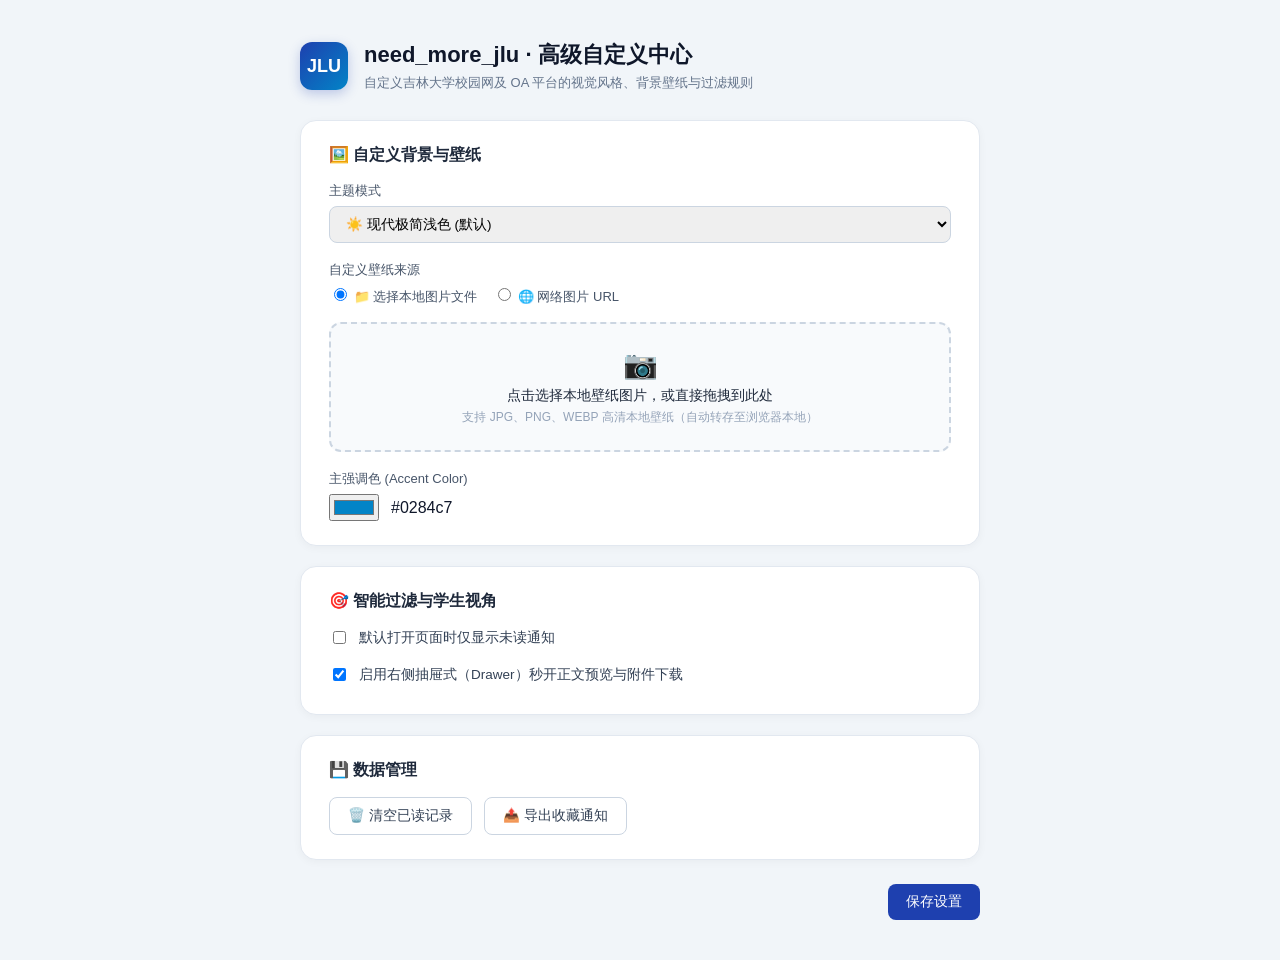
==== options/options.html @ 67bae4e7 "init: 初版测试" ====
<!DOCTYPE html>
<html lang="zh-CN">
<head>
  <meta charset="UTF-8">
  <title>need_more_jlu - 高级自定义与偏好设置</title>
  <link rel="stylesheet" href="options.css">
</head>
<body>
  <div class="options-wrapper">
    <div class="options-header">
      <div class="logo-box">JLU</div>
      <div>
        <h1>need_more_jlu · 高级自定义中心</h1>
        <p>自定义吉林大学校园网及 OA 平台的视觉风格、背景壁纸与过滤规则</p>
      </div>
    </div>

    <div class="settings-card">
      <h2>🖼️ 自定义背景与壁纸</h2>
      <div class="form-group">
        <label>主题模式</label>
        <select id="theme-select" class="form-control">
          <option value="light">☀️ 现代极简浅色 (默认)</option>
          <option value="dark">🌙 暗夜极客深色 (OLED)</option>
          <option value="sepia">📜 护眼羊皮纸 (Sepia)</option>
          <option value="navy">🎓 经典吉大深蓝 (Navy)</option>
          <option value="custom">🖼️ 自定义壁纸模式</option>
        </select>
      </div>

      <div class="form-group" id="wallpaper-input-group">
        <label>自定义壁纸来源</label>
        <div class="wallpaper-source-tabs">
          <label class="radio-label"><input type="radio" name="wallpaper-source" value="local" checked> 📁 选择本地图片文件</label>
          <label class="radio-label"><input type="radio" name="wallpaper-source" value="url"> 🌐 网络图片 URL</label>
        </div>

        <!-- Local File Upload Dropzone -->
        <div id="local-wallpaper-container" style="margin-top: 10px;">
          <div class="upload-dropzone" id="upload-dropzone">
            <div class="dropzone-content">
              <span style="font-size: 28px;">📷</span>
              <p style="margin: 6px 0 2px 0; font-size: 13.5px; font-weight: 500; color: #1e293b;">点击选择本地壁纸图片，或直接拖拽到此处</p>
              <span class="help-text">支持 JPG、PNG、WEBP 高清本地壁纸（自动转存至浏览器本地）</span>
            </div>
            <input type="file" id="local-wallpaper-file" accept="image/*" style="display: none;" />
          </div>
        </div>

        <!-- URL Input Container -->
        <div id="url-wallpaper-container" style="display: none; margin-top: 10px;">
          <input type="text" id="wallpaper-url" class="form-control" placeholder="https://example.com/wallpaper.jpg" />
          <span class="help-text">支持输入任意网络图片链接（高清摄影、风景或动漫壁纸）。</span>
        </div>

        <!-- Wallpaper Preview & Remove -->
        <div id="wallpaper-preview-box" style="display: none; margin-top: 14px;">
          <div style="display: flex; align-items: center; gap: 14px; padding: 12px; background: #f8fafc; border-radius: 8px; border: 1px solid #e2e8f0;">
            <img id="wallpaper-preview-img" src="" alt="壁纸预览" style="width: 130px; height: 74px; object-fit: cover; border-radius: 6px; border: 1px solid #cbd5e1;" />
            <div>
              <div style="font-size: 13px; color: #1e293b; font-weight: 600;">已就绪自定义壁纸</div>
              <div style="font-size: 11.5px; color: #64748b; margin-top: 2px;" id="wallpaper-file-info">本地图片</div>
              <button type="button" class="btn btn-secondary" id="btn-remove-wallpaper" style="padding: 4px 10px; font-size: 11.5px; margin-top: 8px; color: #ef4444; border-color: #fca5a5;">
                🗑️ 移除当前壁纸
              </button>
            </div>
          </div>
        </div>
      </div>

      <div class="form-group">
        <label>主强调色 (Accent Color)</label>
        <div style="display: flex; align-items: center; gap: 12px;">
          <input type="color" id="accent-color" value="#0284c7" />
          <span id="accent-hex">#0284c7</span>
        </div>
      </div>
    </div>

    <div class="settings-card">
      <h2>🎯 智能过滤与学生视角</h2>
      <div class="form-group">
        <label class="checkbox-label">
          <input type="checkbox" id="default-unread" />
          <span>默认打开页面时仅显示未读通知</span>
        </label>
      </div>
      <div class="form-group">
        <label class="checkbox-label">
          <input type="checkbox" id="drawer-preview-enabled" checked />
          <span>启用右侧抽屉式（Drawer）秒开正文预览与附件下载</span>
        </label>
      </div>
    </div>

    <div class="settings-card">
      <h2>💾 数据管理</h2>
      <div style="display: flex; gap: 12px; flex-wrap: wrap;">
        <button class="btn btn-secondary" id="btn-clear-read">🗑️ 清空已读记录</button>
        <button class="btn btn-secondary" id="btn-export-stars">📤 导出收藏通知</button>
      </div>
    </div>

    <div style="text-align: right; margin-top: 24px;">
      <span id="save-status" class="save-status">已保存更改</span>
      <button class="btn btn-primary" id="btn-save">保存设置</button>
    </div>
  </div>

  <script src="options.js"></script>
</body>
</html>
---- options/options.css ----
/* options.css - need_more_jlu */

body {
  margin: 0;
  padding: 40px 20px;
  background-color: #f1f5f9;
  font-family: -apple-system, BlinkMacSystemFont, "Segoe UI", Roboto, "PingFang SC", sans-serif;
  color: #0f172a;
}

.options-wrapper {
  max-width: 680px;
  margin: 0 auto;
}

.options-header {
  display: flex;
  align-items: center;
  gap: 16px;
  margin-bottom: 28px;
}

.logo-box {
  width: 48px;
  height: 48px;
  background: linear-gradient(135deg, #1e40af, #0284c7);
  border-radius: 12px;
  display: flex;
  align-items: center;
  justify-content: center;
  color: #fff;
  font-weight: 800;
  font-size: 18px;
  box-shadow: 0 4px 12px rgba(30, 64, 175, 0.25);
}

.options-header h1 {
  margin: 0;
  font-size: 22px;
  font-weight: 700;
}

.options-header p {
  margin: 4px 0 0 0;
  font-size: 13px;
  color: #64748b;
}

.settings-card {
  background: #ffffff;
  border: 1px solid #e2e8f0;
  border-radius: 16px;
  padding: 24px 28px;
  margin-bottom: 20px;
  box-shadow: 0 2px 8px rgba(0, 0, 0, 0.04);
}

.settings-card h2 {
  margin: 0 0 16px 0;
  font-size: 16px;
  font-weight: 600;
  color: #1e293b;
}

.form-group {
  margin-bottom: 18px;
}

.form-group:last-child {
  margin-bottom: 0;
}

.form-group label {
  display: block;
  font-size: 13px;
  font-weight: 500;
  color: #475569;
  margin-bottom: 6px;
}

.form-control {
  width: 100%;
  padding: 9px 12px;
  border-radius: 8px;
  border: 1px solid #cbd5e1;
  font-size: 13.5px;
  box-sizing: border-box;
  outline: none;
  transition: border-color 0.2s, box-shadow 0.2s;
}

.form-control:focus {
  border-color: #0284c7;
  box-shadow: 0 0 0 3px rgba(2, 132, 199, 0.15);
}

.help-text {
  font-size: 12px;
  color: #94a3b8;
  margin-top: 4px;
  display: block;
}

.checkbox-label {
  display: flex !important;
  align-items: center;
  gap: 10px;
  cursor: pointer;
  font-size: 13.5px !important;
  color: #334155 !important;
}

.btn {
  padding: 9px 18px;
  font-size: 13.5px;
  font-weight: 500;
  border-radius: 8px;
  border: none;
  cursor: pointer;
  transition: all 0.2s;
}

.btn-primary {
  background: #1e40af;
  color: #ffffff;
}

.btn-primary:hover {
  background: #1d4ed8;
}

.btn-secondary {
  background: #ffffff;
  border: 1px solid #cbd5e1;
  color: #334155;
}

.btn-secondary:hover {
  background: #f8fafc;
}

.save-status {
  font-size: 13px;
  color: #10b981;
  margin-right: 12px;
  display: none;
}

/* Wallpaper source tabs & dropzone */
.wallpaper-source-tabs {
  display: flex;
  gap: 16px;
  margin-bottom: 8px;
}

.radio-label {
  display: inline-flex;
  align-items: center;
  gap: 6px;
  font-size: 13px;
  color: #334155;
  cursor: pointer;
}

.upload-dropzone {
  border: 2px dashed #cbd5e1;
  border-radius: 12px;
  padding: 24px 16px;
  text-align: center;
  background: #f8fafc;
  cursor: pointer;
  transition: all 0.2s;
}

.upload-dropzone:hover, .upload-dropzone.dragover {
  border-color: #0284c7;
  background: #eff6ff;
}

.dropzone-content p {
  margin: 4px 0;
}
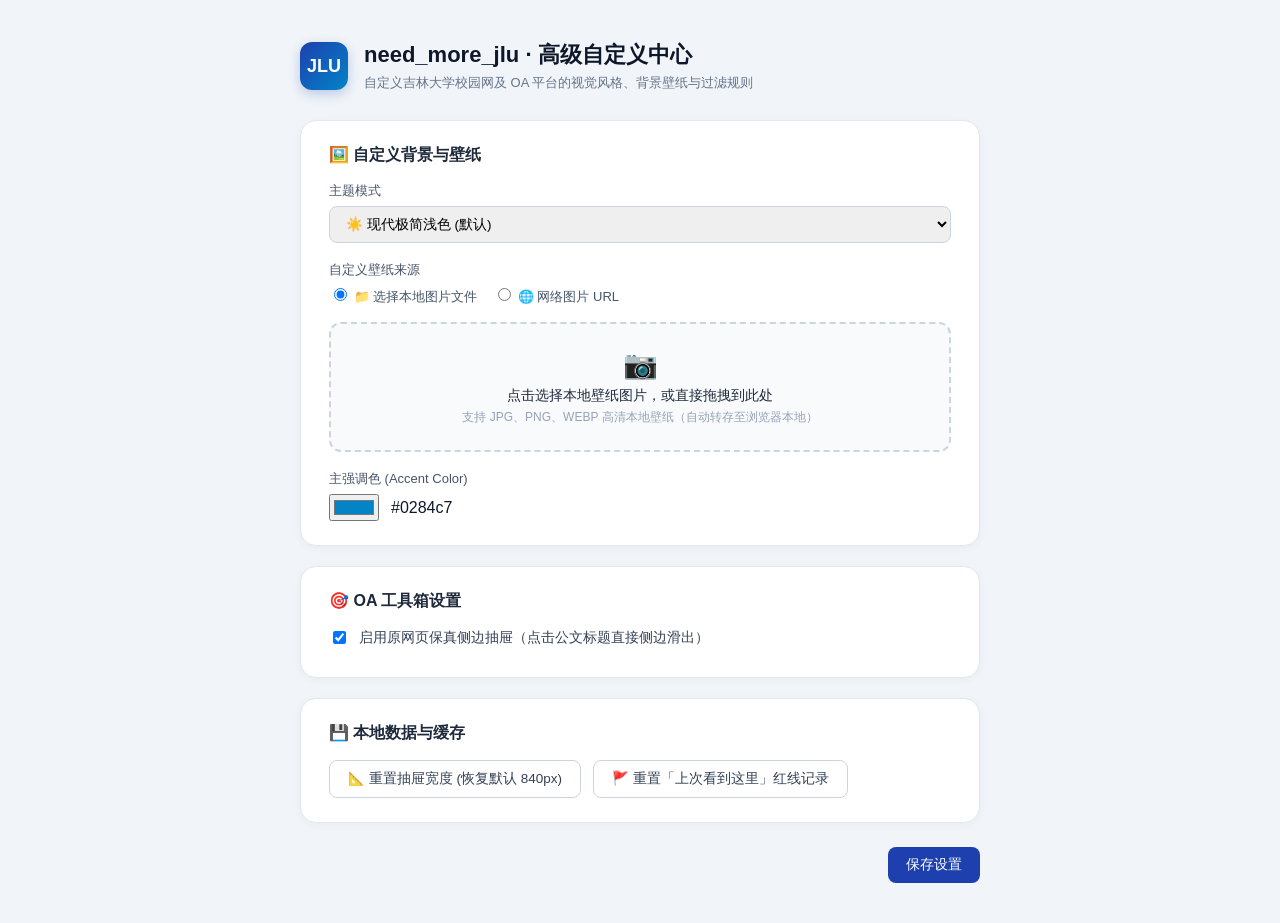
==== commit b6dce0a5: "refactor: 事实核查纠偏、架构解耦与社区独立数据配置 (data/campuses.json)" ====
--- a/options/options.html
+++ b/options/options.html
@@ -78,26 +78,20 @@
     </div>
 
     <div class="settings-card">
-      <h2>🎯 智能过滤与学生视角</h2>
-      <div class="form-group">
-        <label class="checkbox-label">
-          <input type="checkbox" id="default-unread" />
-          <span>默认打开页面时仅显示未读通知</span>
-        </label>
-      </div>
+      <h2>🎯 OA 工具箱设置</h2>
       <div class="form-group">
         <label class="checkbox-label">
           <input type="checkbox" id="drawer-preview-enabled" checked />
-          <span>启用右侧抽屉式（Drawer）秒开正文预览与附件下载</span>
+          <span>启用原网页保真侧边抽屉（点击公文标题直接侧边滑出）</span>
         </label>
       </div>
     </div>
 
     <div class="settings-card">
-      <h2>💾 数据管理</h2>
+      <h2>💾 本地数据与缓存</h2>
       <div style="display: flex; gap: 12px; flex-wrap: wrap;">
-        <button class="btn btn-secondary" id="btn-clear-read">🗑️ 清空已读记录</button>
-        <button class="btn btn-secondary" id="btn-export-stars">📤 导出收藏通知</button>
+        <button class="btn btn-secondary" id="btn-reset-drawer-width">📐 重置抽屉宽度 (恢复默认 840px)</button>
+        <button class="btn btn-secondary" id="btn-clear-read">🚩 重置「上次看到这里」红线记录</button>
       </div>
     </div>
 
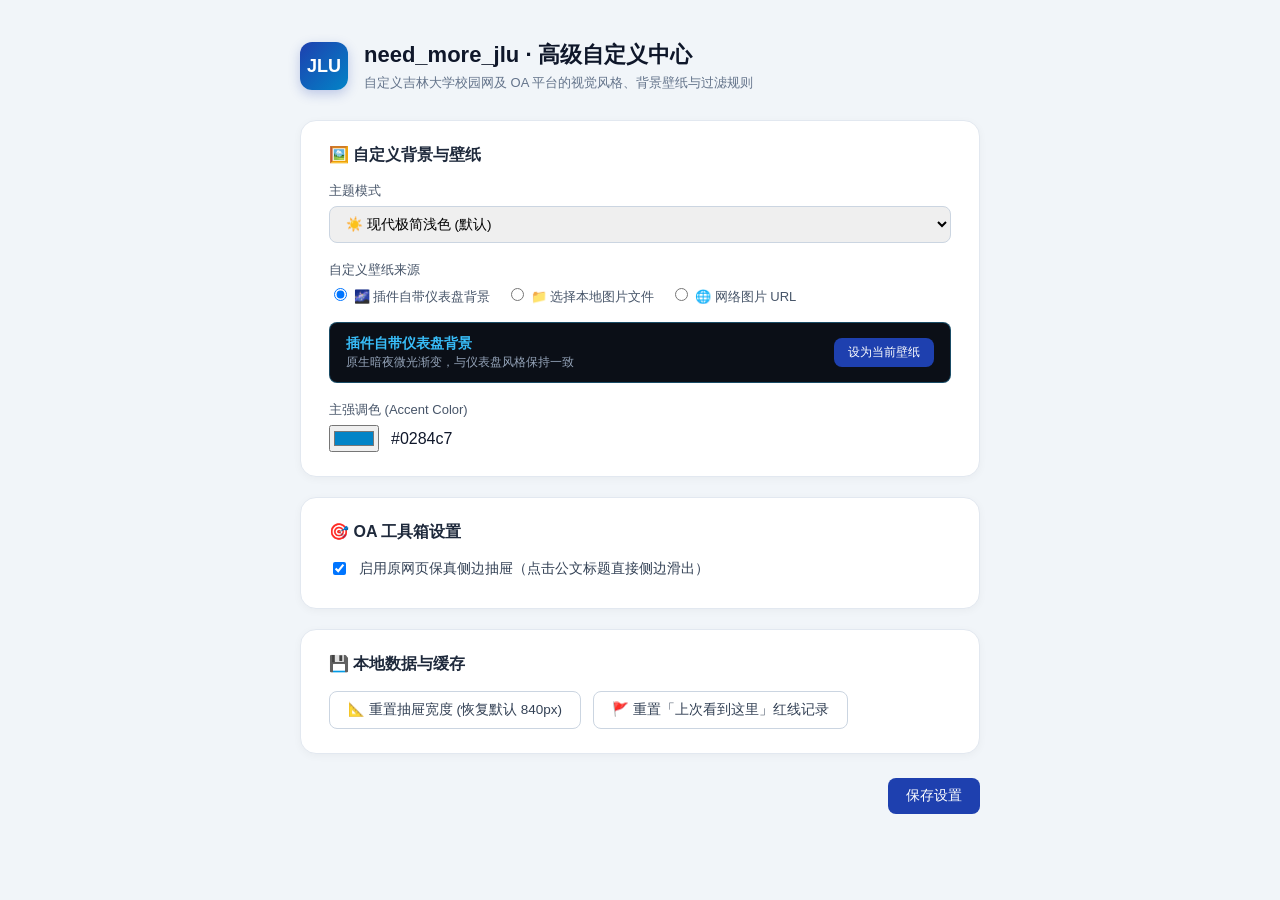
==== commit 4ced2005: "feat: 悬浮栏早中晚4节分割、悬浮框明暗主题适配、支持插件自带仪表盘原生背景预设" ====
--- a/options/options.html
+++ b/options/options.html
@@ -24,6 +24,7 @@
           <option value="dark">🌙 暗夜极客深色 (OLED)</option>
           <option value="sepia">📜 护眼羊皮纸 (Sepia)</option>
           <option value="navy">🎓 经典吉大深蓝 (Navy)</option>
+          <option value="dashboard">🌌 插件自带仪表盘深邃主题</option>
           <option value="custom">🖼️ 自定义壁纸模式</option>
         </select>
       </div>
@@ -31,12 +32,26 @@
       <div class="form-group" id="wallpaper-input-group">
         <label>自定义壁纸来源</label>
         <div class="wallpaper-source-tabs">
-          <label class="radio-label"><input type="radio" name="wallpaper-source" value="local" checked> 📁 选择本地图片文件</label>
+          <label class="radio-label"><input type="radio" name="wallpaper-source" value="dashboard" checked> 🌌 插件自带仪表盘背景</label>
+          <label class="radio-label"><input type="radio" name="wallpaper-source" value="local"> 📁 选择本地图片文件</label>
           <label class="radio-label"><input type="radio" name="wallpaper-source" value="url"> 🌐 网络图片 URL</label>
         </div>
 
+        <!-- Dashboard Preset Container -->
+        <div id="dashboard-wallpaper-container" style="margin-top: 10px;">
+          <div style="display: flex; align-items: center; justify-content: space-between; padding: 12px 16px; background: #0b0f17; border-radius: 8px; border: 1px solid rgba(56, 189, 248, 0.35);">
+            <div>
+              <div style="font-size: 13.5px; font-weight: 700; color: #38bdf8;">插件自带仪表盘背景</div>
+              <div style="font-size: 11.5px; color: #94a3b8; margin-top: 2px;">原生暗夜微光渐变，与仪表盘风格保持一致</div>
+            </div>
+            <button type="button" class="btn btn-primary" id="btn-apply-dashboard-bg" style="font-size: 12px; padding: 6px 14px;">
+              设为当前壁纸
+            </button>
+          </div>
+        </div>
+
         <!-- Local File Upload Dropzone -->
-        <div id="local-wallpaper-container" style="margin-top: 10px;">
+        <div id="local-wallpaper-container" style="display: none; margin-top: 10px;">
           <div class="upload-dropzone" id="upload-dropzone">
             <div class="dropzone-content">
               <span style="font-size: 28px;">📷</span>
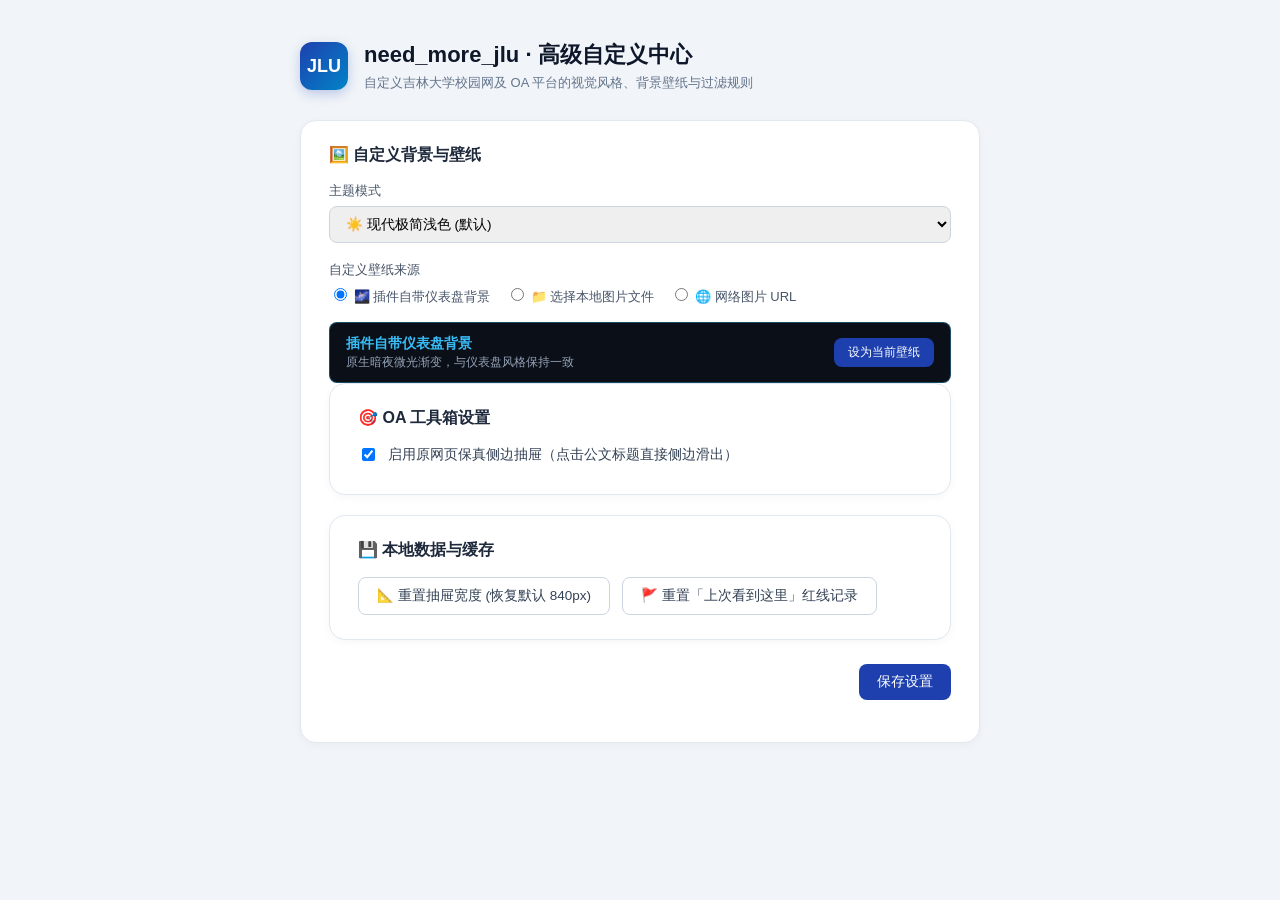
==== commit 1e27cef2: "feat: 支持调节界面面板透明度与壁纸独立透明度 (支持实时预览与全局持久化)" ====
--- a/options/options.html
+++ b/options/options.html
@@ -79,6 +79,24 @@
                 🗑️ 移除当前壁纸
               </button>
             </div>
+        <!-- Opacity Settings in Options -->
+        <div style="margin-top: 14px; padding: 14px; background: #f8fafc; border: 1px solid #e2e8f0; border-radius: 8px; display: flex; flex-direction: column; gap: 12px;">
+          <div>
+            <div style="display: flex; justify-content: space-between; font-size: 13px; font-weight: 600; color: #1e293b; margin-bottom: 4px;">
+              <span>🎨 界面面板不透明度</span>
+              <span id="opt-ui-opacity-val" style="font-family: monospace; color: #0284c7;">85%</span>
+            </div>
+            <input type="range" id="opt-ui-opacity-slider" min="20" max="100" step="2" value="85" style="width: 100%; cursor: pointer;" />
+            <span class="help-text">调节仪表盘与卡片容器的毛玻璃通透程度</span>
+          </div>
+
+          <div>
+            <div style="display: flex; justify-content: space-between; font-size: 13px; font-weight: 600; color: #1e293b; margin-bottom: 4px;">
+              <span>🖼️ 壁纸透明度 / 浓度</span>
+              <span id="opt-wp-opacity-val" style="font-family: monospace; color: #0284c7;">90%</span>
+            </div>
+            <input type="range" id="opt-wp-opacity-slider" min="10" max="100" step="2" value="90" style="width: 100%; cursor: pointer;" />
+            <span class="help-text">调节背景壁纸独立透明度</span>
           </div>
         </div>
       </div>
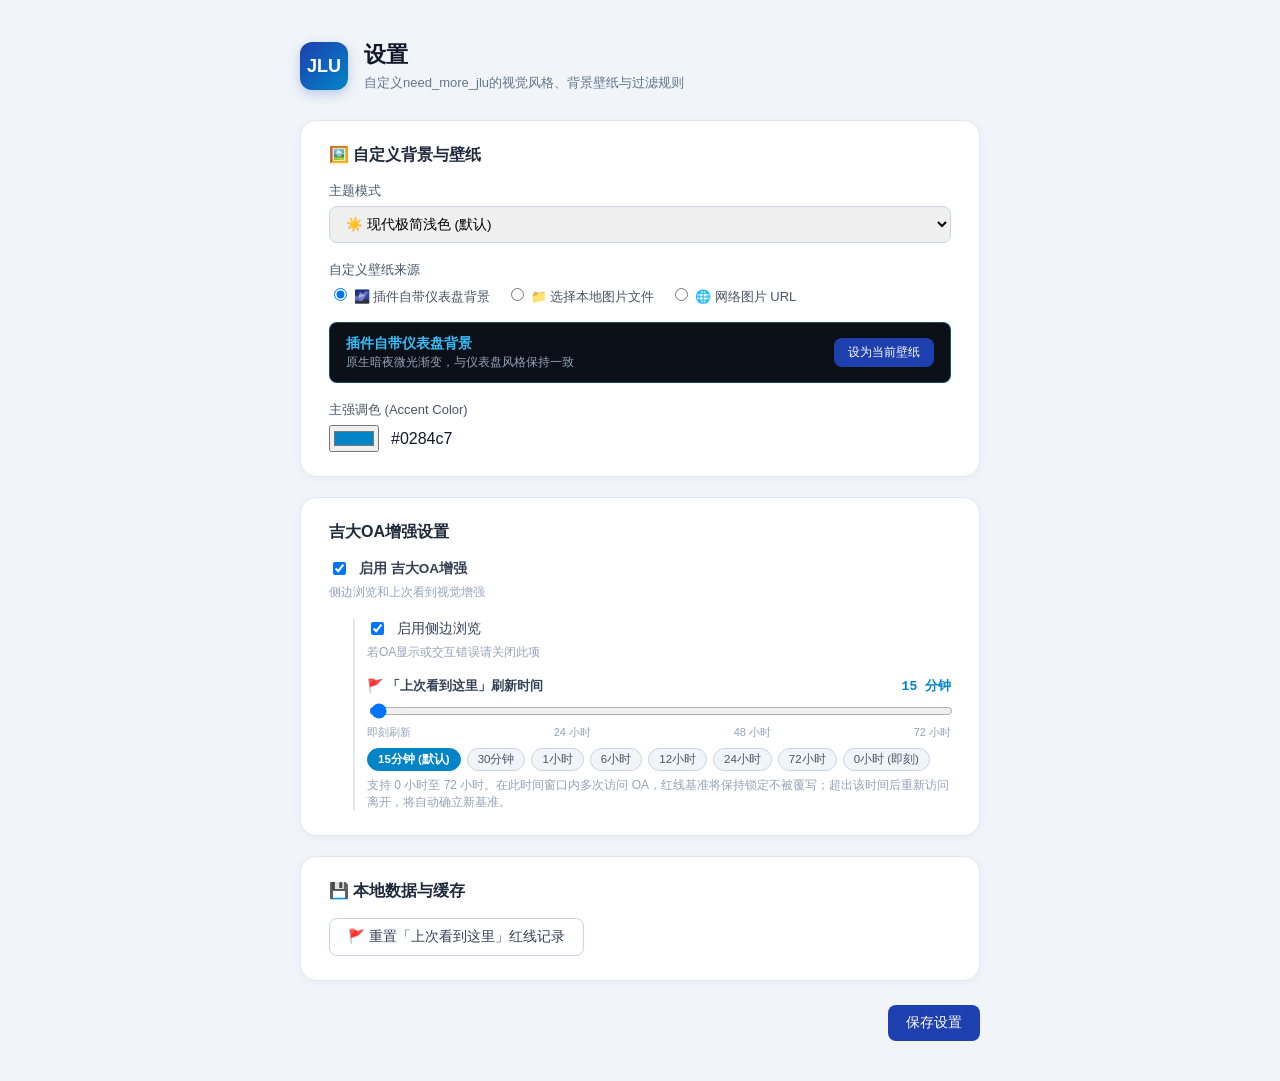
==== commit 3faed931: "feat(oa & settings): 增加OA工具箱开关、红线时间设置并优化文案与UI冗余" ====
--- a/options/options.html
+++ b/options/options.html
@@ -1,20 +1,23 @@
 <!DOCTYPE html>
 <html lang="zh-CN">
+
 <head>
   <meta charset="UTF-8">
   <title>need_more_jlu - 高级自定义与偏好设置</title>
   <link rel="stylesheet" href="options.css">
 </head>
+
 <body>
   <div class="options-wrapper">
     <div class="options-header">
       <div class="logo-box">JLU</div>
       <div>
-        <h1>need_more_jlu · 高级自定义中心</h1>
-        <p>自定义吉林大学校园网及 OA 平台的视觉风格、背景壁纸与过滤规则</p>
-      </div>
-    </div>
-
+        <h1>设置</h1>
+        <p>自定义need_more_jlu的视觉风格、背景壁纸与过滤规则</p>
+      </div>
+    </div>
+
+    <!-- Theme and Wallpaper Card -->
     <div class="settings-card">
       <h2>🖼️ 自定义背景与壁纸</h2>
       <div class="form-group">
@@ -32,19 +35,22 @@
       <div class="form-group" id="wallpaper-input-group">
         <label>自定义壁纸来源</label>
         <div class="wallpaper-source-tabs">
-          <label class="radio-label"><input type="radio" name="wallpaper-source" value="dashboard" checked> 🌌 插件自带仪表盘背景</label>
+          <label class="radio-label"><input type="radio" name="wallpaper-source" value="dashboard" checked> 🌌
+            插件自带仪表盘背景</label>
           <label class="radio-label"><input type="radio" name="wallpaper-source" value="local"> 📁 选择本地图片文件</label>
           <label class="radio-label"><input type="radio" name="wallpaper-source" value="url"> 🌐 网络图片 URL</label>
         </div>
 
         <!-- Dashboard Preset Container -->
         <div id="dashboard-wallpaper-container" style="margin-top: 10px;">
-          <div style="display: flex; align-items: center; justify-content: space-between; padding: 12px 16px; background: #0b0f17; border-radius: 8px; border: 1px solid rgba(56, 189, 248, 0.35);">
+          <div
+            style="display: flex; align-items: center; justify-content: space-between; padding: 12px 16px; background: #0b0f17; border-radius: 8px; border: 1px solid rgba(56, 189, 248, 0.35);">
             <div>
               <div style="font-size: 13.5px; font-weight: 700; color: #38bdf8;">插件自带仪表盘背景</div>
               <div style="font-size: 11.5px; color: #94a3b8; margin-top: 2px;">原生暗夜微光渐变，与仪表盘风格保持一致</div>
             </div>
-            <button type="button" class="btn btn-primary" id="btn-apply-dashboard-bg" style="font-size: 12px; padding: 6px 14px;">
+            <button type="button" class="btn btn-primary" id="btn-apply-dashboard-bg"
+              style="font-size: 12px; padding: 6px 14px;">
               设为当前壁纸
             </button>
           </div>
@@ -55,7 +61,8 @@
           <div class="upload-dropzone" id="upload-dropzone">
             <div class="dropzone-content">
               <span style="font-size: 28px;">📷</span>
-              <p style="margin: 6px 0 2px 0; font-size: 13.5px; font-weight: 500; color: #1e293b;">点击选择本地壁纸图片，或直接拖拽到此处</p>
+              <p style="margin: 6px 0 2px 0; font-size: 13.5px; font-weight: 500; color: #1e293b;">点击选择本地壁纸图片，或直接拖拽到此处
+              </p>
               <span class="help-text">支持 JPG、PNG、WEBP 高清本地壁纸（自动转存至浏览器本地）</span>
             </div>
             <input type="file" id="local-wallpaper-file" accept="image/*" style="display: none;" />
@@ -70,38 +77,49 @@
 
         <!-- Wallpaper Preview & Remove -->
         <div id="wallpaper-preview-box" style="display: none; margin-top: 14px;">
-          <div style="display: flex; align-items: center; gap: 14px; padding: 12px; background: #f8fafc; border-radius: 8px; border: 1px solid #e2e8f0;">
-            <img id="wallpaper-preview-img" src="" alt="壁纸预览" style="width: 130px; height: 74px; object-fit: cover; border-radius: 6px; border: 1px solid #cbd5e1;" />
+          <div
+            style="display: flex; align-items: center; gap: 14px; padding: 12px; background: #f8fafc; border-radius: 8px; border: 1px solid #e2e8f0;">
+            <img id="wallpaper-preview-img" src="" alt="壁纸预览"
+              style="width: 130px; height: 74px; object-fit: cover; border-radius: 6px; border: 1px solid #cbd5e1;" />
             <div>
               <div style="font-size: 13px; color: #1e293b; font-weight: 600;">已就绪自定义壁纸</div>
               <div style="font-size: 11.5px; color: #64748b; margin-top: 2px;" id="wallpaper-file-info">本地图片</div>
-              <button type="button" class="btn btn-secondary" id="btn-remove-wallpaper" style="padding: 4px 10px; font-size: 11.5px; margin-top: 8px; color: #ef4444; border-color: #fca5a5;">
+              <button type="button" class="btn btn-secondary" id="btn-remove-wallpaper"
+                style="padding: 4px 10px; font-size: 11.5px; margin-top: 8px; color: #ef4444; border-color: #fca5a5;">
                 🗑️ 移除当前壁纸
               </button>
             </div>
-        <!-- Opacity Settings in Options -->
-        <div style="margin-top: 14px; padding: 14px; background: #f8fafc; border: 1px solid #e2e8f0; border-radius: 8px; display: flex; flex-direction: column; gap: 12px;">
-          <div>
-            <div style="display: flex; justify-content: space-between; font-size: 13px; font-weight: 600; color: #1e293b; margin-bottom: 4px;">
-              <span>🎨 界面面板不透明度</span>
-              <span id="opt-ui-opacity-val" style="font-family: monospace; color: #0284c7;">85%</span>
-            </div>
-            <input type="range" id="opt-ui-opacity-slider" min="20" max="100" step="2" value="85" style="width: 100%; cursor: pointer;" />
-            <span class="help-text">调节仪表盘与卡片容器的毛玻璃通透程度</span>
-          </div>
-
-          <div>
-            <div style="display: flex; justify-content: space-between; font-size: 13px; font-weight: 600; color: #1e293b; margin-bottom: 4px;">
-              <span>🖼️ 壁纸透明度 / 浓度</span>
-              <span id="opt-wp-opacity-val" style="font-family: monospace; color: #0284c7;">90%</span>
-            </div>
-            <input type="range" id="opt-wp-opacity-slider" min="10" max="100" step="2" value="90" style="width: 100%; cursor: pointer;" />
-            <span class="help-text">调节背景壁纸独立透明度</span>
-          </div>
-        </div>
-      </div>
-
-      <div class="form-group">
+          </div>
+
+          <!-- Opacity Settings in Options -->
+          <div
+            style="margin-top: 14px; padding: 14px; background: #f8fafc; border: 1px solid #e2e8f0; border-radius: 8px; display: flex; flex-direction: column; gap: 12px;">
+            <div>
+              <div
+                style="display: flex; justify-content: space-between; font-size: 13px; font-weight: 600; color: #1e293b; margin-bottom: 4px;">
+                <span>🎨 界面面板不透明度</span>
+                <span id="opt-ui-opacity-val" style="font-family: monospace; color: #0284c7;">85%</span>
+              </div>
+              <input type="range" id="opt-ui-opacity-slider" min="20" max="100" step="2" value="85"
+                style="width: 100%; cursor: pointer;" />
+              <span class="help-text">调节仪表盘与卡片容器的毛玻璃通透程度</span>
+            </div>
+
+            <div>
+              <div
+                style="display: flex; justify-content: space-between; font-size: 13px; font-weight: 600; color: #1e293b; margin-bottom: 4px;">
+                <span>🖼️ 壁纸透明度 / 浓度</span>
+                <span id="opt-wp-opacity-val" style="font-family: monospace; color: #0284c7;">90%</span>
+              </div>
+              <input type="range" id="opt-wp-opacity-slider" min="10" max="100" step="2" value="90"
+                style="width: 100%; cursor: pointer;" />
+              <span class="help-text">调节背景壁纸独立透明度</span>
+            </div>
+          </div>
+        </div>
+      </div>
+
+      <div class="form-group" style="margin-top: 18px;">
         <label>主强调色 (Accent Color)</label>
         <div style="display: flex; align-items: center; gap: 12px;">
           <input type="color" id="accent-color" value="#0284c7" />
@@ -110,30 +128,73 @@
       </div>
     </div>
 
+    <!-- OA Toolbox Settings -->
     <div class="settings-card">
-      <h2>🎯 OA 工具箱设置</h2>
+      <h2>吉大OA增强设置</h2>
       <div class="form-group">
-        <label class="checkbox-label">
-          <input type="checkbox" id="drawer-preview-enabled" checked />
-          <span>启用原网页保真侧边抽屉（点击公文标题直接侧边滑出）</span>
+        <label class="checkbox-label" style="font-weight: 600;">
+          <input type="checkbox" id="oa-tools-enabled" checked />
+          <span>启用 吉大OA增强</span>
         </label>
-      </div>
-    </div>
-
+        <span class="help-text">侧边浏览和上次看到视觉增强
+        </span>
+      </div>
+
+      <div id="oa-sub-options"
+        style="margin-left: 24px; padding-left: 12px; border-left: 2px solid #e2e8f0; margin-top: 12px; display: flex; flex-direction: column; gap: 16px;">
+        <div class="form-group" style="margin-bottom: 0;">
+          <label class="checkbox-label">
+            <input type="checkbox" id="drawer-preview-enabled" checked />
+            <span>启用侧边浏览</span>
+          </label>
+          <span class="help-text">若OA显示或交互错误请关闭此项</span>
+        </div>
+
+        <div class="form-group" style="margin-bottom: 0;">
+          <div style="display: flex; justify-content: space-between; align-items: center; margin-bottom: 6px;">
+            <label style="margin: 0; font-weight: 600; color: #334155;">🚩 「上次看到这里」刷新时间</label>
+            <span id="opt-divider-interval-val"
+              style="font-family: monospace; font-weight: 700; color: #0284c7; font-size: 13px;">15 分钟</span>
+          </div>
+          <input type="range" id="opt-divider-interval-slider" min="0" max="72" step="0.25" value="0.25"
+            style="width: 100%; cursor: pointer;" />
+          <div style="display: flex; justify-content: space-between; font-size: 11px; color: #94a3b8; margin-top: 2px;">
+            <span>即刻刷新</span>
+            <span>24 小时</span>
+            <span>48 小时</span>
+            <span>72 小时</span>
+          </div>
+          <div class="interval-presets" style="display: flex; gap: 6px; flex-wrap: wrap; margin-top: 8px;">
+            <button type="button" class="preset-pill-btn active" data-hours="0.25">15分钟 (默认)</button>
+            <button type="button" class="preset-pill-btn" data-hours="0.5">30分钟</button>
+            <button type="button" class="preset-pill-btn" data-hours="1">1小时</button>
+            <button type="button" class="preset-pill-btn" data-hours="6">6小时</button>
+            <button type="button" class="preset-pill-btn" data-hours="12">12小时</button>
+            <button type="button" class="preset-pill-btn" data-hours="24">24小时</button>
+            <button type="button" class="preset-pill-btn" data-hours="72">72小时</button>
+            <button type="button" class="preset-pill-btn" data-hours="0">0小时 (即刻)</button>
+          </div>
+          <span class="help-text" style="margin-top: 6px;">支持 0 小时至 72 小时。在此时间窗口内多次访问
+            OA，红线基准将保持锁定不被覆写；超出该时间后重新访问离开，将自动确立新基准。</span>
+        </div>
+      </div>
+    </div>
+
+    <!-- Data Management Card -->
     <div class="settings-card">
       <h2>💾 本地数据与缓存</h2>
       <div style="display: flex; gap: 12px; flex-wrap: wrap;">
-        <button class="btn btn-secondary" id="btn-reset-drawer-width">📐 重置抽屉宽度 (恢复默认 840px)</button>
-        <button class="btn btn-secondary" id="btn-clear-read">🚩 重置「上次看到这里」红线记录</button>
+        <button type="button" class="btn btn-secondary" id="btn-clear-read">🚩 重置「上次看到这里」红线记录</button>
       </div>
     </div>
 
     <div style="text-align: right; margin-top: 24px;">
       <span id="save-status" class="save-status">已保存更改</span>
-      <button class="btn btn-primary" id="btn-save">保存设置</button>
+      <button type="button" class="btn btn-primary" id="btn-save">保存设置</button>
     </div>
   </div>
 
   <script src="options.js"></script>
 </body>
-</html>
+
+</html>
--- a/options/options.css
+++ b/options/options.css
@@ -181,3 +181,27 @@
   margin: 4px 0;
 }
 
+.preset-pill-btn {
+  background: #f1f5f9;
+  border: 1px solid #cbd5e1;
+  color: #475569;
+  border-radius: 14px;
+  padding: 3px 10px;
+  font-size: 11.5px;
+  cursor: pointer;
+  transition: all 0.15s ease;
+}
+
+.preset-pill-btn:hover {
+  background: #e2e8f0;
+  color: #1e293b;
+  border-color: #94a3b8;
+}
+
+.preset-pill-btn.active {
+  background: #0284c7;
+  color: #ffffff;
+  border-color: #0284c7;
+  font-weight: 600;
+}
+
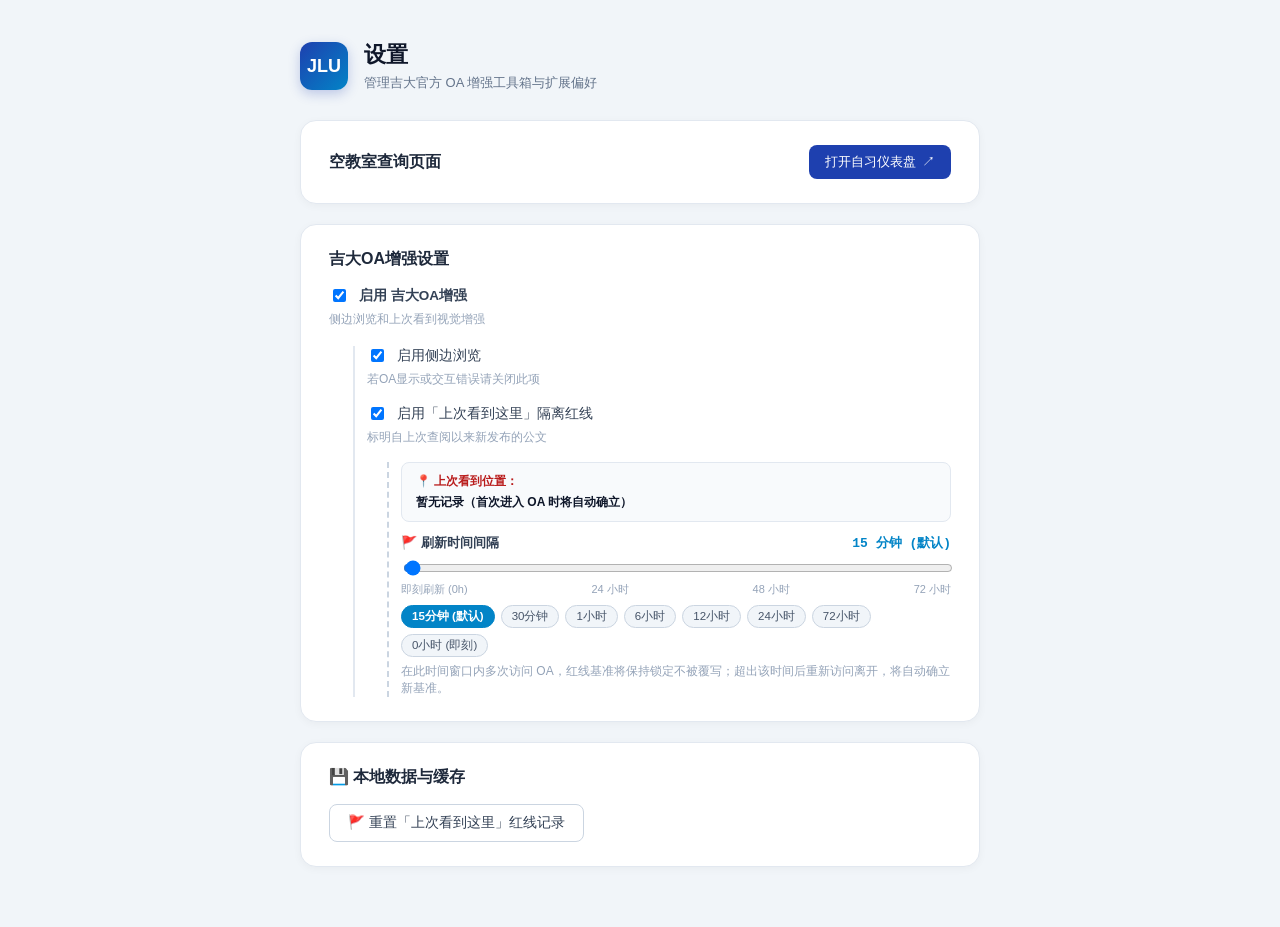
==== commit 764be2e1: "refactor: clean up redundant wallpaper settings, remove unused theme.css and accent color, streamlin" ====
--- a/options/options.html
+++ b/options/options.html
@@ -13,118 +13,18 @@
       <div class="logo-box">JLU</div>
       <div>
         <h1>设置</h1>
-        <p>自定义need_more_jlu的视觉风格、背景壁纸与过滤规则</p>
+        <p>管理吉大官方 OA 增强工具箱与扩展偏好</p>
       </div>
     </div>
 
-    <!-- Theme and Wallpaper Card -->
+    <!-- Study Dashboard Navigation Card -->
     <div class="settings-card">
-      <h2>🖼️ 自定义背景与壁纸</h2>
-      <div class="form-group">
-        <label>主题模式</label>
-        <select id="theme-select" class="form-control">
-          <option value="light">☀️ 现代极简浅色 (默认)</option>
-          <option value="dark">🌙 暗夜极客深色 (OLED)</option>
-          <option value="sepia">📜 护眼羊皮纸 (Sepia)</option>
-          <option value="navy">🎓 经典吉大深蓝 (Navy)</option>
-          <option value="dashboard">🌌 插件自带仪表盘深邃主题</option>
-          <option value="custom">🖼️ 自定义壁纸模式</option>
-        </select>
-      </div>
-
-      <div class="form-group" id="wallpaper-input-group">
-        <label>自定义壁纸来源</label>
-        <div class="wallpaper-source-tabs">
-          <label class="radio-label"><input type="radio" name="wallpaper-source" value="dashboard" checked> 🌌
-            插件自带仪表盘背景</label>
-          <label class="radio-label"><input type="radio" name="wallpaper-source" value="local"> 📁 选择本地图片文件</label>
-          <label class="radio-label"><input type="radio" name="wallpaper-source" value="url"> 🌐 网络图片 URL</label>
-        </div>
-
-        <!-- Dashboard Preset Container -->
-        <div id="dashboard-wallpaper-container" style="margin-top: 10px;">
-          <div
-            style="display: flex; align-items: center; justify-content: space-between; padding: 12px 16px; background: #0b0f17; border-radius: 8px; border: 1px solid rgba(56, 189, 248, 0.35);">
-            <div>
-              <div style="font-size: 13.5px; font-weight: 700; color: #38bdf8;">插件自带仪表盘背景</div>
-              <div style="font-size: 11.5px; color: #94a3b8; margin-top: 2px;">原生暗夜微光渐变，与仪表盘风格保持一致</div>
-            </div>
-            <button type="button" class="btn btn-primary" id="btn-apply-dashboard-bg"
-              style="font-size: 12px; padding: 6px 14px;">
-              设为当前壁纸
-            </button>
-          </div>
-        </div>
-
-        <!-- Local File Upload Dropzone -->
-        <div id="local-wallpaper-container" style="display: none; margin-top: 10px;">
-          <div class="upload-dropzone" id="upload-dropzone">
-            <div class="dropzone-content">
-              <span style="font-size: 28px;">📷</span>
-              <p style="margin: 6px 0 2px 0; font-size: 13.5px; font-weight: 500; color: #1e293b;">点击选择本地壁纸图片，或直接拖拽到此处
-              </p>
-              <span class="help-text">支持 JPG、PNG、WEBP 高清本地壁纸（自动转存至浏览器本地）</span>
-            </div>
-            <input type="file" id="local-wallpaper-file" accept="image/*" style="display: none;" />
-          </div>
-        </div>
-
-        <!-- URL Input Container -->
-        <div id="url-wallpaper-container" style="display: none; margin-top: 10px;">
-          <input type="text" id="wallpaper-url" class="form-control" placeholder="https://example.com/wallpaper.jpg" />
-          <span class="help-text">支持输入任意网络图片链接（高清摄影、风景或动漫壁纸）。</span>
-        </div>
-
-        <!-- Wallpaper Preview & Remove -->
-        <div id="wallpaper-preview-box" style="display: none; margin-top: 14px;">
-          <div
-            style="display: flex; align-items: center; gap: 14px; padding: 12px; background: #f8fafc; border-radius: 8px; border: 1px solid #e2e8f0;">
-            <img id="wallpaper-preview-img" src="" alt="壁纸预览"
-              style="width: 130px; height: 74px; object-fit: cover; border-radius: 6px; border: 1px solid #cbd5e1;" />
-            <div>
-              <div style="font-size: 13px; color: #1e293b; font-weight: 600;">已就绪自定义壁纸</div>
-              <div style="font-size: 11.5px; color: #64748b; margin-top: 2px;" id="wallpaper-file-info">本地图片</div>
-              <button type="button" class="btn btn-secondary" id="btn-remove-wallpaper"
-                style="padding: 4px 10px; font-size: 11.5px; margin-top: 8px; color: #ef4444; border-color: #fca5a5;">
-                🗑️ 移除当前壁纸
-              </button>
-            </div>
-          </div>
-
-          <!-- Opacity Settings in Options -->
-          <div
-            style="margin-top: 14px; padding: 14px; background: #f8fafc; border: 1px solid #e2e8f0; border-radius: 8px; display: flex; flex-direction: column; gap: 12px;">
-            <div>
-              <div
-                style="display: flex; justify-content: space-between; font-size: 13px; font-weight: 600; color: #1e293b; margin-bottom: 4px;">
-                <span>🎨 界面面板不透明度</span>
-                <span id="opt-ui-opacity-val" style="font-family: monospace; color: #0284c7;">85%</span>
-              </div>
-              <input type="range" id="opt-ui-opacity-slider" min="20" max="100" step="2" value="85"
-                style="width: 100%; cursor: pointer;" />
-              <span class="help-text">调节仪表盘与卡片容器的毛玻璃通透程度</span>
-            </div>
-
-            <div>
-              <div
-                style="display: flex; justify-content: space-between; font-size: 13px; font-weight: 600; color: #1e293b; margin-bottom: 4px;">
-                <span>🖼️ 壁纸透明度 / 浓度</span>
-                <span id="opt-wp-opacity-val" style="font-family: monospace; color: #0284c7;">90%</span>
-              </div>
-              <input type="range" id="opt-wp-opacity-slider" min="10" max="100" step="2" value="90"
-                style="width: 100%; cursor: pointer;" />
-              <span class="help-text">调节背景壁纸独立透明度</span>
-            </div>
-          </div>
-        </div>
-      </div>
-
-      <div class="form-group" style="margin-top: 18px;">
-        <label>主强调色 (Accent Color)</label>
-        <div style="display: flex; align-items: center; gap: 12px;">
-          <input type="color" id="accent-color" value="#0284c7" />
-          <span id="accent-hex">#0284c7</span>
-        </div>
+      <div style="display: flex; justify-content: space-between; align-items: center;">
+        <h2 style="margin: 0;">空教室查询页面</h2>
+        <a href="../dashboard/index.html" target="_blank" class="btn btn-primary" style="white-space: nowrap; text-decoration: none; display: inline-flex; align-items: center; gap: 6px; padding: 8px 16px; font-size: 13px;">
+          <span>打开自习仪表盘</span>
+          <span>↗</span>
+        </a>
       </div>
     </div>
 
@@ -151,31 +51,55 @@
         </div>
 
         <div class="form-group" style="margin-bottom: 0;">
-          <div style="display: flex; justify-content: space-between; align-items: center; margin-bottom: 6px;">
-            <label style="margin: 0; font-weight: 600; color: #334155;">🚩 「上次看到这里」刷新时间</label>
-            <span id="opt-divider-interval-val"
-              style="font-family: monospace; font-weight: 700; color: #0284c7; font-size: 13px;">15 分钟</span>
+          <label class="checkbox-label">
+            <input type="checkbox" id="seen-divider-enabled" checked />
+            <span>启用「上次看到这里」隔离红线</span>
+          </label>
+          <span class="help-text">标明自上次查阅以来新发布的公文</span>
+        </div>
+
+        <!-- Seen divider sub options & baseline record box -->
+        <div id="seen-divider-sub-options"
+          style="margin-left: 20px; padding-left: 12px; border-left: 2px dashed #cbd5e1; display: flex; flex-direction: column; gap: 12px;">
+          <!-- Baseline Record Box -->
+          <div id="current-baseline-box"
+            style="padding: 10px 14px; background: #f8fafc; border: 1px solid #e2e8f0; border-radius: 8px; font-size: 12px; color: #475569; display: flex; flex-direction: column; gap: 4px;">
+            <div style="font-weight: 600; color: #b91c1c; display: flex; align-items: center; gap: 6px;">
+              <span>📍 上次看到位置：</span>
+              <span id="current-baseline-time" style="font-weight: normal; color: #94a3b8;"></span>
+            </div>
+            <div id="current-baseline-title"
+              style="color: #0f172a; font-weight: 600; line-height: 1.4; word-break: break-all;">暂无记录（首次进入 OA 时将自动确立）
+            </div>
           </div>
-          <input type="range" id="opt-divider-interval-slider" min="0" max="72" step="0.25" value="0.25"
-            style="width: 100%; cursor: pointer;" />
-          <div style="display: flex; justify-content: space-between; font-size: 11px; color: #94a3b8; margin-top: 2px;">
-            <span>即刻刷新</span>
-            <span>24 小时</span>
-            <span>48 小时</span>
-            <span>72 小时</span>
+
+          <div>
+            <div style="display: flex; justify-content: space-between; align-items: center; margin-bottom: 6px;">
+              <label style="margin: 0; font-weight: 600; color: #334155; font-size: 13px;">🚩 刷新时间间隔</label>
+              <span id="opt-divider-interval-val"
+                style="font-family: monospace; font-weight: 700; color: #0284c7; font-size: 13px;">15 分钟 (默认)</span>
+            </div>
+            <input type="range" id="opt-divider-interval-slider" min="0" max="72" step="0.25" value="0.25"
+              style="width: 100%; cursor: pointer;" />
+            <div
+              style="display: flex; justify-content: space-between; font-size: 11px; color: #94a3b8; margin-top: 2px;">
+              <span>即刻刷新 (0h)</span>
+              <span>24 小时</span>
+              <span>48 小时</span>
+              <span>72 小时</span>
+            </div>
+            <div class="interval-presets" style="display: flex; gap: 6px; flex-wrap: wrap; margin-top: 8px;">
+              <button type="button" class="preset-pill-btn active" data-hours="0.25">15分钟 (默认)</button>
+              <button type="button" class="preset-pill-btn" data-hours="0.5">30分钟</button>
+              <button type="button" class="preset-pill-btn" data-hours="1">1小时</button>
+              <button type="button" class="preset-pill-btn" data-hours="6">6小时</button>
+              <button type="button" class="preset-pill-btn" data-hours="12">12小时</button>
+              <button type="button" class="preset-pill-btn" data-hours="24">24小时</button>
+              <button type="button" class="preset-pill-btn" data-hours="72">72小时</button>
+              <button type="button" class="preset-pill-btn" data-hours="0">0小时 (即刻)</button>
+            </div>
+            <span class="help-text" style="margin-top: 6px;">在此时间窗口内多次访问 OA，红线基准将保持锁定不被覆写；超出该时间后重新访问离开，将自动确立新基准。</span>
           </div>
-          <div class="interval-presets" style="display: flex; gap: 6px; flex-wrap: wrap; margin-top: 8px;">
-            <button type="button" class="preset-pill-btn active" data-hours="0.25">15分钟 (默认)</button>
-            <button type="button" class="preset-pill-btn" data-hours="0.5">30分钟</button>
-            <button type="button" class="preset-pill-btn" data-hours="1">1小时</button>
-            <button type="button" class="preset-pill-btn" data-hours="6">6小时</button>
-            <button type="button" class="preset-pill-btn" data-hours="12">12小时</button>
-            <button type="button" class="preset-pill-btn" data-hours="24">24小时</button>
-            <button type="button" class="preset-pill-btn" data-hours="72">72小时</button>
-            <button type="button" class="preset-pill-btn" data-hours="0">0小时 (即刻)</button>
-          </div>
-          <span class="help-text" style="margin-top: 6px;">支持 0 小时至 72 小时。在此时间窗口内多次访问
-            OA，红线基准将保持锁定不被覆写；超出该时间后重新访问离开，将自动确立新基准。</span>
         </div>
       </div>
     </div>
@@ -188,9 +112,10 @@
       </div>
     </div>
 
-    <div style="text-align: right; margin-top: 24px;">
-      <span id="save-status" class="save-status">已保存更改</span>
-      <button type="button" class="btn btn-primary" id="btn-save">保存设置</button>
+    <!-- Dynamic Top Toast Notification -->
+    <div id="toast-notification" class="toast-notification">
+      <span class="toast-dot"></span>
+      <span class="toast-message" id="toast-message">设置已保存</span>
     </div>
   </div>
 
--- a/options/options.css
+++ b/options/options.css
@@ -146,41 +146,6 @@
   display: none;
 }
 
-/* Wallpaper source tabs & dropzone */
-.wallpaper-source-tabs {
-  display: flex;
-  gap: 16px;
-  margin-bottom: 8px;
-}
-
-.radio-label {
-  display: inline-flex;
-  align-items: center;
-  gap: 6px;
-  font-size: 13px;
-  color: #334155;
-  cursor: pointer;
-}
-
-.upload-dropzone {
-  border: 2px dashed #cbd5e1;
-  border-radius: 12px;
-  padding: 24px 16px;
-  text-align: center;
-  background: #f8fafc;
-  cursor: pointer;
-  transition: all 0.2s;
-}
-
-.upload-dropzone:hover, .upload-dropzone.dragover {
-  border-color: #0284c7;
-  background: #eff6ff;
-}
-
-.dropzone-content p {
-  margin: 4px 0;
-}
-
 .preset-pill-btn {
   background: #f1f5f9;
   border: 1px solid #cbd5e1;
@@ -205,3 +170,42 @@
   font-weight: 600;
 }
 
+/* Dynamic Top Notification Toast */
+.toast-notification {
+  position: fixed;
+  top: 24px;
+  left: 50%;
+  transform: translateX(-50%) translateY(-50px);
+  background: rgba(15, 23, 42, 0.94);
+  backdrop-filter: blur(16px);
+  -webkit-backdrop-filter: blur(16px);
+  color: #ffffff;
+  padding: 10px 22px;
+  border-radius: 30px;
+  font-size: 13.5px;
+  font-weight: 500;
+  display: flex;
+  align-items: center;
+  gap: 10px;
+  box-shadow: 0 12px 32px rgba(0, 0, 0, 0.28), 0 0 0 1px rgba(255, 255, 255, 0.12);
+  opacity: 0;
+  pointer-events: none;
+  transition: transform 0.35s cubic-bezier(0.16, 1, 0.3, 1), opacity 0.25s ease;
+  z-index: 99999;
+}
+
+.toast-notification.show {
+  opacity: 1;
+  transform: translateX(-50%) translateY(0);
+  pointer-events: auto;
+}
+
+.toast-dot {
+  width: 8px;
+  height: 8px;
+  border-radius: 50%;
+  background: #10b981;
+  box-shadow: 0 0 8px #10b981;
+  flex-shrink: 0;
+}
+
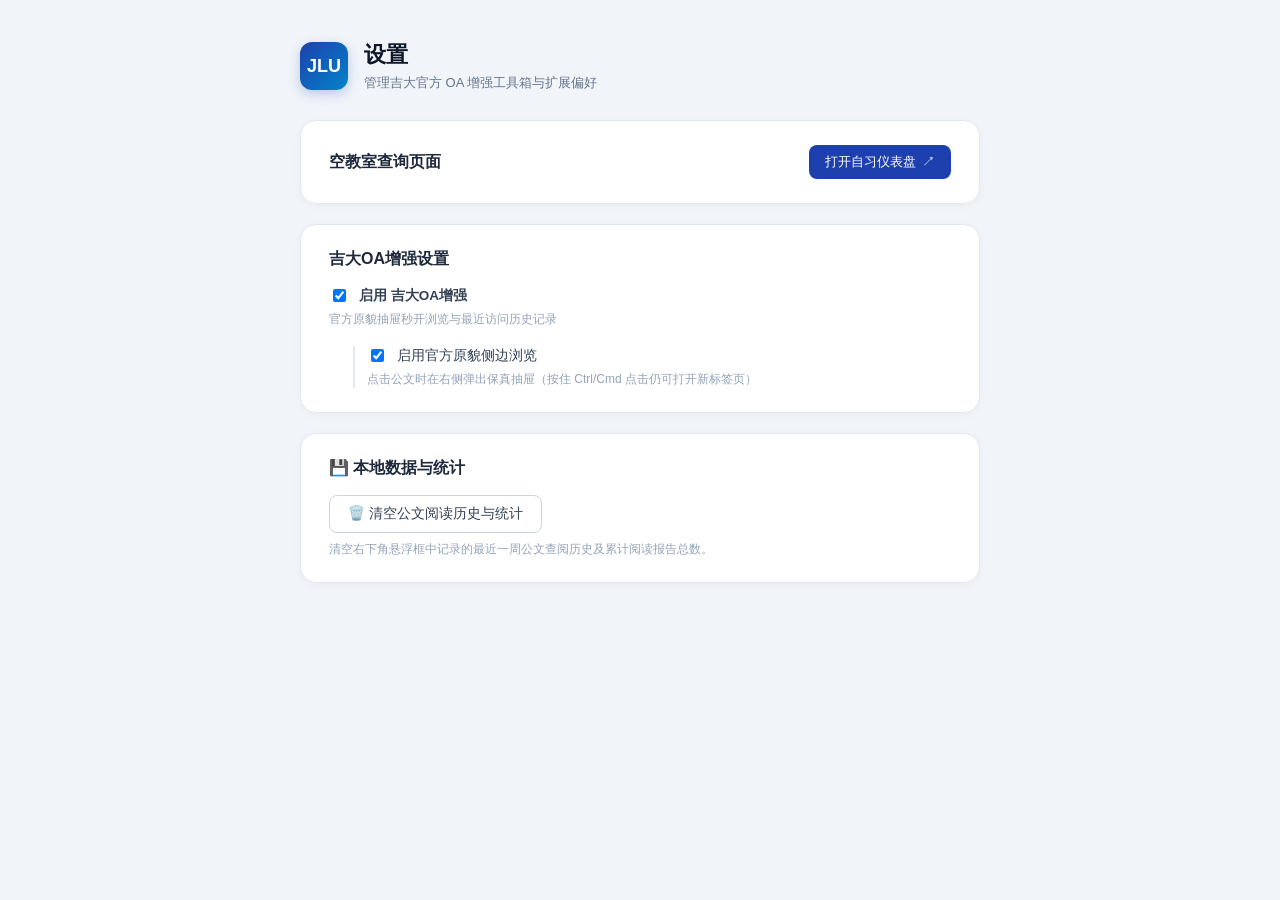
==== commit 25df1982: "feat: enhance read notice graying with badge and dual stats badge" ====
--- a/options/options.html
+++ b/options/options.html
@@ -36,8 +36,7 @@
           <input type="checkbox" id="oa-tools-enabled" checked />
           <span>启用 吉大OA增强</span>
         </label>
-        <span class="help-text">侧边浏览和上次看到视觉增强
-        </span>
+        <span class="help-text">官方原貌抽屉秒开浏览与最近访问历史记录</span>
       </div>
 
       <div id="oa-sub-options"
@@ -45,71 +44,21 @@
         <div class="form-group" style="margin-bottom: 0;">
           <label class="checkbox-label">
             <input type="checkbox" id="drawer-preview-enabled" checked />
-            <span>启用侧边浏览</span>
+            <span>启用官方原貌侧边浏览</span>
           </label>
-          <span class="help-text">若OA显示或交互错误请关闭此项</span>
-        </div>
-
-        <div class="form-group" style="margin-bottom: 0;">
-          <label class="checkbox-label">
-            <input type="checkbox" id="seen-divider-enabled" checked />
-            <span>启用「上次看到这里」隔离红线</span>
-          </label>
-          <span class="help-text">标明自上次查阅以来新发布的公文</span>
-        </div>
-
-        <!-- Seen divider sub options & baseline record box -->
-        <div id="seen-divider-sub-options"
-          style="margin-left: 20px; padding-left: 12px; border-left: 2px dashed #cbd5e1; display: flex; flex-direction: column; gap: 12px;">
-          <!-- Baseline Record Box -->
-          <div id="current-baseline-box"
-            style="padding: 10px 14px; background: #f8fafc; border: 1px solid #e2e8f0; border-radius: 8px; font-size: 12px; color: #475569; display: flex; flex-direction: column; gap: 4px;">
-            <div style="font-weight: 600; color: #b91c1c; display: flex; align-items: center; gap: 6px;">
-              <span>📍 上次看到位置：</span>
-              <span id="current-baseline-time" style="font-weight: normal; color: #94a3b8;"></span>
-            </div>
-            <div id="current-baseline-title"
-              style="color: #0f172a; font-weight: 600; line-height: 1.4; word-break: break-all;">暂无记录（首次进入 OA 时将自动确立）
-            </div>
-          </div>
-
-          <div>
-            <div style="display: flex; justify-content: space-between; align-items: center; margin-bottom: 6px;">
-              <label style="margin: 0; font-weight: 600; color: #334155; font-size: 13px;">🚩 刷新时间间隔</label>
-              <span id="opt-divider-interval-val"
-                style="font-family: monospace; font-weight: 700; color: #0284c7; font-size: 13px;">15 分钟 (默认)</span>
-            </div>
-            <input type="range" id="opt-divider-interval-slider" min="0" max="72" step="0.25" value="0.25"
-              style="width: 100%; cursor: pointer;" />
-            <div
-              style="display: flex; justify-content: space-between; font-size: 11px; color: #94a3b8; margin-top: 2px;">
-              <span>即刻刷新 (0h)</span>
-              <span>24 小时</span>
-              <span>48 小时</span>
-              <span>72 小时</span>
-            </div>
-            <div class="interval-presets" style="display: flex; gap: 6px; flex-wrap: wrap; margin-top: 8px;">
-              <button type="button" class="preset-pill-btn active" data-hours="0.25">15分钟 (默认)</button>
-              <button type="button" class="preset-pill-btn" data-hours="0.5">30分钟</button>
-              <button type="button" class="preset-pill-btn" data-hours="1">1小时</button>
-              <button type="button" class="preset-pill-btn" data-hours="6">6小时</button>
-              <button type="button" class="preset-pill-btn" data-hours="12">12小时</button>
-              <button type="button" class="preset-pill-btn" data-hours="24">24小时</button>
-              <button type="button" class="preset-pill-btn" data-hours="72">72小时</button>
-              <button type="button" class="preset-pill-btn" data-hours="0">0小时 (即刻)</button>
-            </div>
-            <span class="help-text" style="margin-top: 6px;">在此时间窗口内多次访问 OA，红线基准将保持锁定不被覆写；超出该时间后重新访问离开，将自动确立新基准。</span>
-          </div>
+          <span class="help-text">点击公文时在右侧弹出保真抽屉（按住 Ctrl/Cmd 点击仍可打开新标签页）</span>
         </div>
       </div>
     </div>
 
     <!-- Data Management Card -->
     <div class="settings-card">
-      <h2>💾 本地数据与缓存</h2>
-      <div style="display: flex; gap: 12px; flex-wrap: wrap;">
-        <button type="button" class="btn btn-secondary" id="btn-clear-read">🚩 重置「上次看到这里」红线记录</button>
+      <h2>💾 本地数据与统计</h2>
+      <div style="display: flex; gap: 12px; flex-wrap: wrap; align-items: center;">
+        <button type="button" class="btn btn-secondary" id="btn-clear-history">🗑️ 清空公文阅读历史与统计</button>
       </div>
+      <span class="help-text" style="margin-top: 8px;">清空右下角悬浮框中记录的最近一周公文查阅历史及累计阅读报告总数。</span>
+    </div>
     </div>
 
     <!-- Dynamic Top Toast Notification -->
--- a/options/options.css
+++ b/options/options.css
@@ -146,30 +146,6 @@
   display: none;
 }
 
-.preset-pill-btn {
-  background: #f1f5f9;
-  border: 1px solid #cbd5e1;
-  color: #475569;
-  border-radius: 14px;
-  padding: 3px 10px;
-  font-size: 11.5px;
-  cursor: pointer;
-  transition: all 0.15s ease;
-}
-
-.preset-pill-btn:hover {
-  background: #e2e8f0;
-  color: #1e293b;
-  border-color: #94a3b8;
-}
-
-.preset-pill-btn.active {
-  background: #0284c7;
-  color: #ffffff;
-  border-color: #0284c7;
-  font-weight: 600;
-}
-
 /* Dynamic Top Notification Toast */
 .toast-notification {
   position: fixed;
